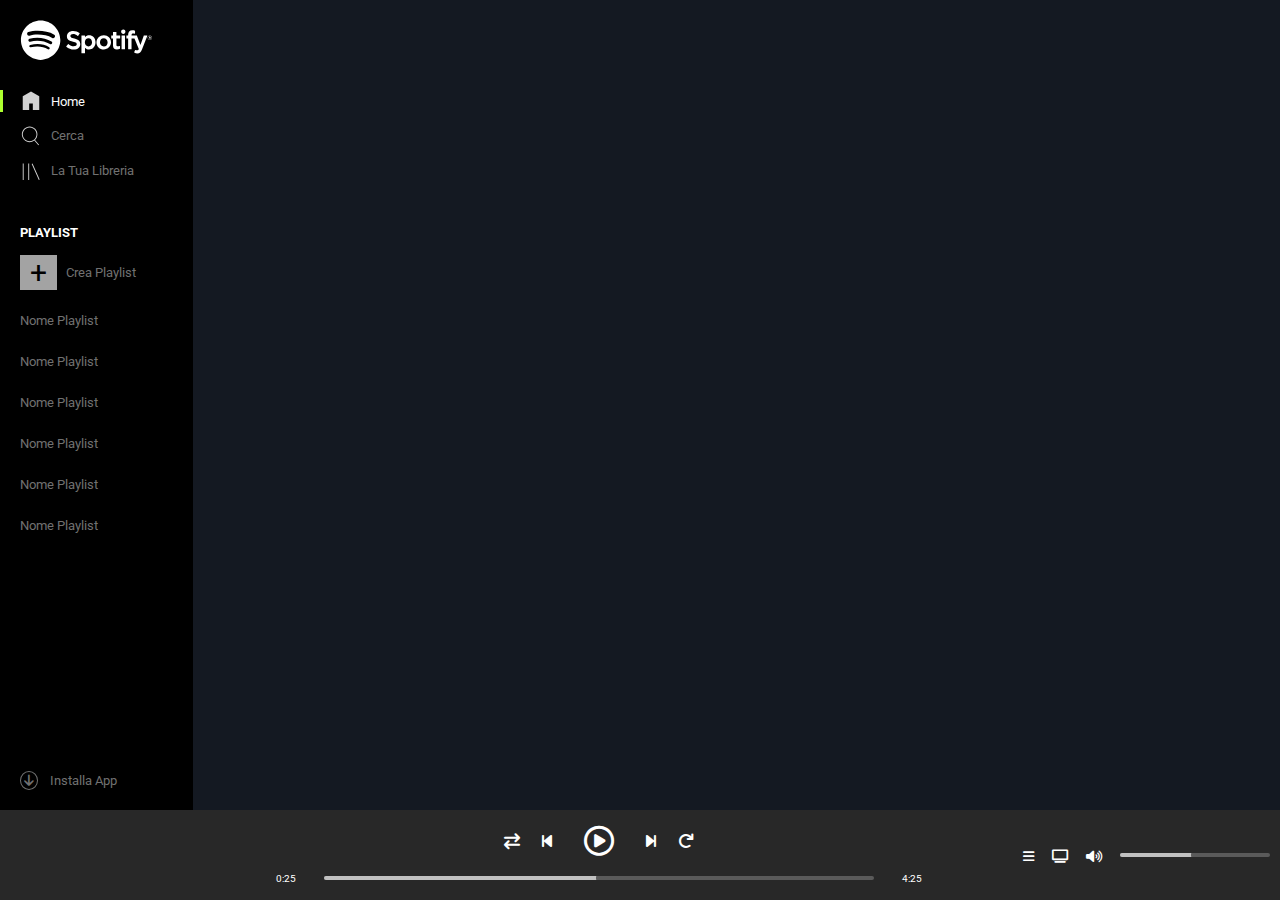
==== bonus/heavy_metal.html @ 48142432 "Code review and ADD footer second page" ====
<!DOCTYPE html>
<html lang="it">

<head>
    <meta charset="UTF-8">
    <meta http-equiv="X-UA-Compatible" content="IE=edge">
    <meta name="viewport" content="width=device-width, initial-scale=1.0">
    <title>Spotify Web</title>
    <!-- css -->
    <link rel="stylesheet" href="./css/style.css">
    <!-- google fonts -->
    <link rel="preconnect" href="https://fonts.googleapis.com">
    <link rel="preconnect" href="https://fonts.gstatic.com" crossorigin>
    <link href="https://fonts.googleapis.com/css2?family=Roboto:wght@400;500;700&display=swap" rel="stylesheet">
    <!-- font awesome -->
    <link rel="stylesheet" href="https://cdnjs.cloudflare.com/ajax/libs/font-awesome/6.0.0/css/all.min.css" integrity="sha512-9usAa10IRO0HhonpyAIVpjrylPvoDwiPUiKdWk5t3PyolY1cOd4DSE0Ga+ri4AuTroPR5aQvXU9xC6qOPnzFeg==" crossorigin="anonymous" referrerpolicy="no-referrer"
    />
</head>

<body>
    <main id="site_main" class="d-flex">
        <aside class="aside-left d-flex">
            <a class="logo m-b30 p-lr-20 m-t20" href="#">
                <div class="logo-img">
                </div>
            </a>
            <!-- /.logo -->
            <nav class="left-nav m-b30 ">
                <a id="here" class="left-home p-l-17 d-flex" href="./../index.html">
                    <img src="./../../assets/img/home.svg" alt="Image Home">
                    <span>Home</span>
                </a>
                <a class="left-search p-lr-20 d-flex" href="#">
                    <img src="./../../assets/img/search.svg" alt="Image Search">
                    <span>Cerca</span>
                </a>
                <a class="left-library p-lr-20 d-flex" href="#">
                    <img src="./../../assets/img/libreria.svg" alt="Image Search">
                    <span>La tua libreria</span>
                </a>
            </nav>
            <!-- /.nav-left m-b30 -->
            <section class="add-playlist p-lr-20 d-flex">
                <h3>Playlist</h3>
                <a class="plus d-flex" href="#">
                    <span class="plus-false">+</span>
                    <span>Crea Playlist</span>
                </a>
            </section>
            <!-- /.add-playlist -->
            <div class="playlist p-lr-20 d-flex">
                <a href="#" class="name-playlist">
                    Nome Playlist
                </a>
                <a href="#" class="name-playlist">
                    Nome Playlist
                </a>
                <a href="#" class="name-playlist">
                    Nome Playlist
                </a>
                <a href="#" class="name-playlist">
                    Nome Playlist
                </a>
                <a href="#" class="name-playlist">
                    Nome Playlist
                </a>
                <a href="#" class="name-playlist">
                    Nome Playlist
                </a>
            </div>
            <!-- /.playlist -->
            <div class="user p-lr-20">
                <div class="instal">
                    <a href="#">
                        <i class="fa-solid fa-arrow-down"></i>
                        <span>Installa app</span>
                    </a>
                </div>
                <!-- /.instal -->
            </div>
            <!-- /.user -->
        </aside>
        <!-- /#aside-left -->

        <div class="container d-flex">


        </div>
        <!-- /#container -->
    </main>
    <!-- /#site_main -->

    <footer id="site_footer" class="d-flex">

        <div class="input-track d-flex">
            <div class="player d-flex">
                <a href="#">
                    <i class="fa-solid fa-arrow-right-arrow-left"></i>
                </a>
                <a href="#">
                    <i class="fa-solid fa-backward-step"></i>
                </a>
                <a href="#" class="play">
                    <i class="fa-regular fa-circle-play"></i>
                </a>
                <a href="#">
                    <i class="fa-solid fa-forward-step"></i>
                </a>
                <a href="#">
                    <i class="fa-solid fa-arrow-rotate-right"></i>
                </a>
            </div>
            <!-- /.player -->
            <div class="time d-flex">
                <span class="white">0:25</span>
                <div class="timeline"></div>
                <input class="range" type="range" min="2" max="427">
                <span class="white">4:25</span>
            </div>
            <!-- /.time -->
        </div>
        <!-- /.input-track -->

        <div class="right-menu d-flex">
            <a href="#">
                <i class="fa-solid fa-bars"></i>
            </a>
            <a href="#">
                <i class="fa-solid fa-tv"></i>
            </a>
            <a href="#">
                <i class="fa-solid fa-volume-high"></i>
            </a>
            <input class="range" type="range" min="0" max="100">
        </div>
        <!-- /.audio-screen -->
    </footer>
    <!-- /#site_footer -->
</body>

</html>
---- bonus/css/style.css ----
/* #region common */

* {
    margin: 0;
    padding: 0;
    box-sizing: border-box;
}

body {
    font-family: 'Roboto', sans-serif;
}

img {
    max-width: 100%;
}

a {
    text-decoration: none;
}

:root {
    --black: #000000;
    --white: #FFFFFF;
    --secondary-white: #FBFBFB;
    --bg-main: #141922;
    --bg-footer: #282828;
    --account-grey: #808080;
    --footer-grey: #878787;
    --dark-grey: #7D7F84;
    --mid-grey: #717171;
    --grey: #A3A3A3;
    --light-grey: #D2D2D2;
    --active-green: #ADFF2F;
    --range-bar: #5A5A5A;
    --ranged-bar: #C1C1C1;
}


/* #endregion common */


/* #region utility */

.d-flex {
    display: flex;
}

.m-b30 {
    margin-bottom: 30px;
}

.m-t20 {
    margin-top: 20px;
}

.p-l-17 {
    padding: 0 17px;
}

.p-lr-20 {
    padding: 0 20px;
}

.white {
    color: var(--white);
}

.radius {
    border-radius: 50%;
}


/* #endregion utility */


/* #region main */

#site_main {
    background-color: var(--bg-main);
    width: 100%;
    height: calc(100vh - 90px);
}


/* #region aside */

.aside-left {
    background-color: var(--black);
    font-size: 0.81rem;
    width: 227px;
    height: 100%;
    flex-direction: column;
    position: relative;
    transition: 1s;
}

.aside-left h3 {
    color: var(--white);
    font-size: 0.813rem;
    text-transform: uppercase;
    margin-bottom: 15px;
}

.aside-left span {
    color: var(--mid-grey);
    margin-left: 0.56rem;
    text-transform: capitalize;
}


/* #region left-nav */

#here {
    border-left: 3px solid var(--active-green);
}

#here>img {
    color: var(--light-grey);
    animation: here 10s ease infinite;
}

@keyframes here {
    5% {
        transform: scale(1.2);
    }
    7% {
        transform: rotate(-20deg) scale(1.2);
    }
    9% {
        transform: rotate(20deg) scale(1.2);
    }
    11% {
        transform: rotate(0deg) scale(1.2);
    }
    100% {
        transform: scale(1);
    }
}

#here>span {
    color: var(--secondary-white);
}

.aside-left>.logo>.logo-img {
    width: auto;
    height: 2.5rem;
    background-image: url(./../../assets/img/logo.svg);
    background-repeat: no-repeat;
    animation: bounce 5s ease infinite;
}

@keyframes bounce {
    0% {
        transform: translateY(0%);
    }
    5% {
        transform: translateY(-15%);
    }
    10% {
        transform: translateY(0%);
    }
    15% {
        transform: translateY(-7%);
    }
    20% {
        transform: translateY(0%);
    }
    25% {
        transform: translateY(-3%);
    }
    100% {
        transform: translateY(0%);
    }
}

.left-nav {
    flex-direction: column;
}

.left-nav img {
    width: auto;
    height: 1.375rem;
}

.left-nav a {
    margin-bottom: 0.81rem;
    align-items: center;
    text-decoration: none;
}


/* #region hover */

.aside-left a:hover {
    color: white;
    filter: brightness(2);
}

.left-nav a:hover {
    color: white;
    filter: brightness(50);
}

.left-nav a.plus:hover {
    filter: brightness(2);
}

.instal a:hover {
    filter: brightness(50);
}


/* #endregion hover */


/* #endregion left-nav */


/* #region playlist */

.add-playlist,
.playlist {
    flex-direction: column;
    text-transform: capitalize;
}

.add-playlist a,
.playlist a {
    color: var(--mid-grey);
    text-decoration: none;
}

.add-playlist>.plus {
    align-items: center;
    margin-bottom: 23px;
}

.add-playlist .plus-false {
    margin: 0;
    background-color: var(--grey);
    color: black;
    font-size: 1.875rem;
    padding: 0px 10px;
}

.playlist {
    overflow: auto;
}

.name-playlist {
    margin-bottom: 26px;
}


/* #endregion playlist */


/* #region user */

.user {
    align-self: stretch;
    margin-top: auto;
    padding-bottom: 20px;
}

.user .instal a>i {
    color: var(--mid-grey);
    border: 1px solid var(--mid-grey);
    border-radius: 50%;
    padding: 3px 3px 1px
}


/* #endregion user */


/* #endregion aside */


/* #region container */

.container {
    width: 100%;
    height: 100%;
    flex-direction: column;
}

.container a {
    color: var(--dark-grey);
}


/* #region upgrade */

.upgrade {
    width: 100%;
    height: 93px;
    background-color: rgba(00, 00, 00, 0.3);
    padding: 10px;
    flex-direction: row-reverse;
    align-items: center;
    margin-bottom: 23px;
}

.upgrade>a {
    color: var(--white);
    text-decoration: none;
    text-transform: uppercase;
    border: 1px solid var(--white);
    border-radius: 25px;
    padding: 10px 45px;
    font-size: 0.813rem;
    font-weight: 500;
    transition: 0.5s;
}

.upgrade>a:hover {
    transform: scale(1.04);
}

.hr-active {
    border-color: var(--active-green);
    width: 30px;
    height: 2px;
    align-self: center;
    margin-top: 6px;
    animation: shake 10s ease infinite;
}

@keyframes shake {
    0% {
        transform: translateX(0);
    }
    2% {
        transform: translateX(-10px);
    }
    4% {
        transform: translateX(10px);
    }
    6% {
        transform: translateX(-10px);
    }
    8% {
        transform: translateX(10px);
    }
    10% {
        transform: translateX(0);
    }
    100% {
        transform: translateX(0);
    }
}


/* #endregion upgrade */


/* #region  nav-content*/

.nav-content {
    margin-bottom: 39px;
    justify-content: center;
    column-gap: 24px;
    text-transform: uppercase;
}

.nav-content>a.d-flex {
    flex-direction: column;
}


/* #endregion  nav-content*/


/* #region card */

.container-card {
    padding: 0 10px 0 10px;
    overflow-y: auto;
}

.container-card>section {
    margin-bottom: 39px;
}

.recently {
    width: 100%;
}

.recently h2 {
    color: var(--white);
    font-size: 1.5rem;
    font-weight: 700;
    margin-bottom: 30px;
}

.cards {
    width: 100%;
    height: 100%;
    flex-wrap: wrap;
    justify-content: space-evenly;
    column-gap: 15px;
}

.card {
    width: calc(100% / 6 - 15px);
    flex-direction: column;
    align-items: center;
}

.card>h4 {
    color: var(--white);
    font-size: 1.063rem;
    font-weight: 700;
    margin-bottom: 13px;
    text-align: center;
}

.card>span {
    color: var(--dark-grey);
    font-size: 0.813rem;
    text-align: center;
}

.for-you>.cards,
.artist>.cards {
    justify-content: flex-start;
}

.for-you h2,
.artist h2 {
    color: var(--white);
    font-size: 1.5rem;
    font-weight: 700;
    margin-bottom: 13px;
}

.description {
    color: var(--dark-grey);
    font-size: 0.813rem;
    font-weight: 500;
    margin-bottom: 30px;
}


/* #endregion card */


/* #endregion container */


/* #region hover */

.container a:hover {
    color: var(--white);
}

.card a {
    position: relative;
    display: block;
    margin-bottom: 23px;
}

.card-hover {
    display: flex;
    color: white;
    font-size: 80px;
    background-color: rgba(00, 00, 00, 0.4);
    position: absolute;
    top: 0;
    left: 0;
    width: 100%;
    height: 98%;
    visibility: hidden;
    justify-content: center;
    align-items: center;
}

.card:hover .card-hover {
    visibility: visible;
}


/* #endregion hover */


/* #endregion main */


/* #region footer */

#site_footer {
    background-color: var(--bg-footer);
    width: 100%;
    height: 90px;
    padding: 0 10px;
    position: fixed;
    left: 0;
    bottom: 0;
    justify-content: flex-end;
    align-items: center;
    column-gap: 8%;
}


/* #region album */

.left-album {
    align-items: center;
    height: 100%;
}

.left-album img {
    width: 42px;
    height: 42px;
    margin-right: 22px;
}

.left-album i {
    color: var(--footer-grey);
    font-size: 13px;
    margin-right: 14px;
}

.track-album {
    margin-right: 43px;
}

.track-album a {
    display: block
}

.left-album .name-album {
    color: var(--white);
    font-size: 0.75rem;
    font-weight: 500;
}

.left-album .track-name {
    color: var(--footer-grey);
    font-size: 0.688rem;
}


/* #endregion album */


/* #region input-track */

.input-track {
    height: 100%;
    flex-direction: column;
    justify-content: space-evenly;
    align-items: center;
}

.player {
    color: var(--white);
    column-gap: 22px;
    font-size: 1rem;
    align-items: center;
}

.player i {
    color: var(--white);
}

.player .play i {
    font-size: 1.88rem;
    margin: 0 10px;
    transition: 0.5s;
}

.time {
    align-items: center;
}

.time span {
    font-size: 0.625rem;
}

.timeline {
    width: 100%;
    position: absolute;
}

.time input {
    width: 550px;
    margin: 0 28px;
}

.right-menu {
    /* margin-left: auto; */
}

.right-menu i {
    color: var(--white);
    margin-right: 18px;
    font-size: 13px;
}

.right-menu input {
    width: 150px;
}

.range {
    width: 100%;
    height: 4px;
    -webkit-appearance: none;
    background: #5A5A5A;
    outline: none;
    border-radius: 15px;
    overflow: hidden;
    box-shadow: inset 10 10 10px rgba(0, 0, 0, 1);
    align-self: center;
}

.range::-webkit-slider-thumb {
    -webkit-appearance: none;
    width: 0px;
    height: 0px;
    border-radius: 50%;
    border: 4px solid transparent;
    box-shadow: -407px 0 0 400px #C1C1C1;
}

.range::-webkit-slider-runnable-track .right-menu {
    height: 100%;
    padding-right: 10px;
    align-items: center;
}

.range:hover::-webkit-slider-thumb {
    -webkit-appearance: none;
    width: 0;
    height: 0;
    border-radius: 50%;
    border: 0px solid transparent;
    box-shadow: -400px 0 0 400px #10b510;
}


/* #endregion input-track */


/* #region hover */

.left-album a:hover {
    color: var(--white);
    filter: brightness(2);
}

.range:hover::-webkit-slider-thumb {
    -webkit-appearance: none;
    width: 0;
    height: 0;
    border-radius: 50%;
    border: 0px solid transparent;
    box-shadow: -400px 0 0 400px var(--active-green);
}

.player a.play:hover i {
    transform: scale(1.2);
}


/* #endregion hover */


/* #endregion footer */

@media screen and (min-width: 1800px) {
    .time input {
        width: 900px;
    }
    .upgrade,
    .nav-content,
    .container-card>section {
        max-width: 2000px;
    }
    #site_footer {
        max-width: 2210px;
    }
}

@media screen and (min-width: 1500px) {
    .time input {
        width: 700px;
    }
    .right-menu input {
        width: 200px;
    }
}

@media screen and (min-width: 1800px) {
    .time input {
        width: 900px;
    }
}

@media screen and (max-width:1200px) {
    .track-album {
        margin-right: 10px;
    }
    .time input {
        width: 400px;
        margin: 0 20px;
    }
    .right-menu input {
        width: 100px;
    }
}

@media screen and (max-width:1100px) {
    .track-album {
        margin-right: 10px;
    }
    .time input {
        width: 250px;
        margin: 0 20px;
    }
    .right-menu input {
        width: 80px;
    }
}

@media screen and (max-width:800px) {
    .player {
        color: var(--white);
        column-gap: 15px;
        font-size: 1rem;
        align-items: center;
    }
    .time input {
        width: 200px;
        margin: 0 20px;
    }
    .right-menu input {
        width: 65px;
    }
}

@media screen and (max-width:768px) {}

@media screen and (max-width:660px) {
    .player {
        font-size: 1rem;
        align-items: center;
    }
    .time input {
        width: 160px;
        margin: 0 10px;
    }
    .right-menu input {
        width: 70px;
    }
    .right-menu i {
        margin-right: 10px;
    }
}

@media screen and (max-width:568px) {}

@media screen and (max-width:540px) {
    .time input {
        width: 110px;
        margin: 0 10px;
    }
    .right-menu input {
        width: 60px;
    }
}

@media screen and (max-width:480px) {
    .p-l-17 {
        padding: 0;
    }
    .p-lr-20 {
        padding: 0;
    }
    .m-b30 {
        margin-bottom: 5px;
    }
    .m-t20 {
        margin-top: 0;
    }
    #here {
        border: none;
    }
    .aside-left {
        width: 50px;
        height: 100%;
        transition: 1s;
        padding: 10px;
        align-items: center;
    }
    .aside-left>.logo>.logo-img {
        width: 1.5rem;
        height: 1.5rem;
        background-image: url(./../../img/logo-small.svg);
        margin-bottom: 15px;
    }
    .left-nav span {
        display: none;
    }
    .add-playlist {
        display: none;
    }
    .playlist {
        display: none;
    }
    .instal span {
        display: none;
    }
    .instal {
        display: flex;
        justify-content: center;
        font-size: 11px;
        margin-bottom: 8px;
    }
    .account span {
        display: none;
    }
    .account {
        display: flex;
        justify-content: center;
    }
    .user hr {
        display: none;
    }
    .nav-content {
        padding: 0 5px;
        margin-bottom: 25px;
        justify-content: center;
        flex-wrap: wrap;
        gap: 10px 6px;
        font-size: 11px;
        text-transform: uppercase;
    }
    #site_footer {
        padding-right: 10px;
    }
    .player {
        color: var(--white);
        column-gap: 10px;
        font-size: .75rem;
        align-items: center;
    }
    .player .play i {
        font-size: 1.2rem;
        margin: 0 10px;
        transition: 0.5s;
    }
    .time input {
        width: 90px;
        margin: 0 10px;
    }
    .right-menu input {
        width: 50px;
    }
    .right-menu>a:nth-child(1),
    .right-menu>a:nth-child(2) {
        display: none;
    }
}

@media screen and (max-width:380px) {}

@media screen and (max-height: 400px) {}
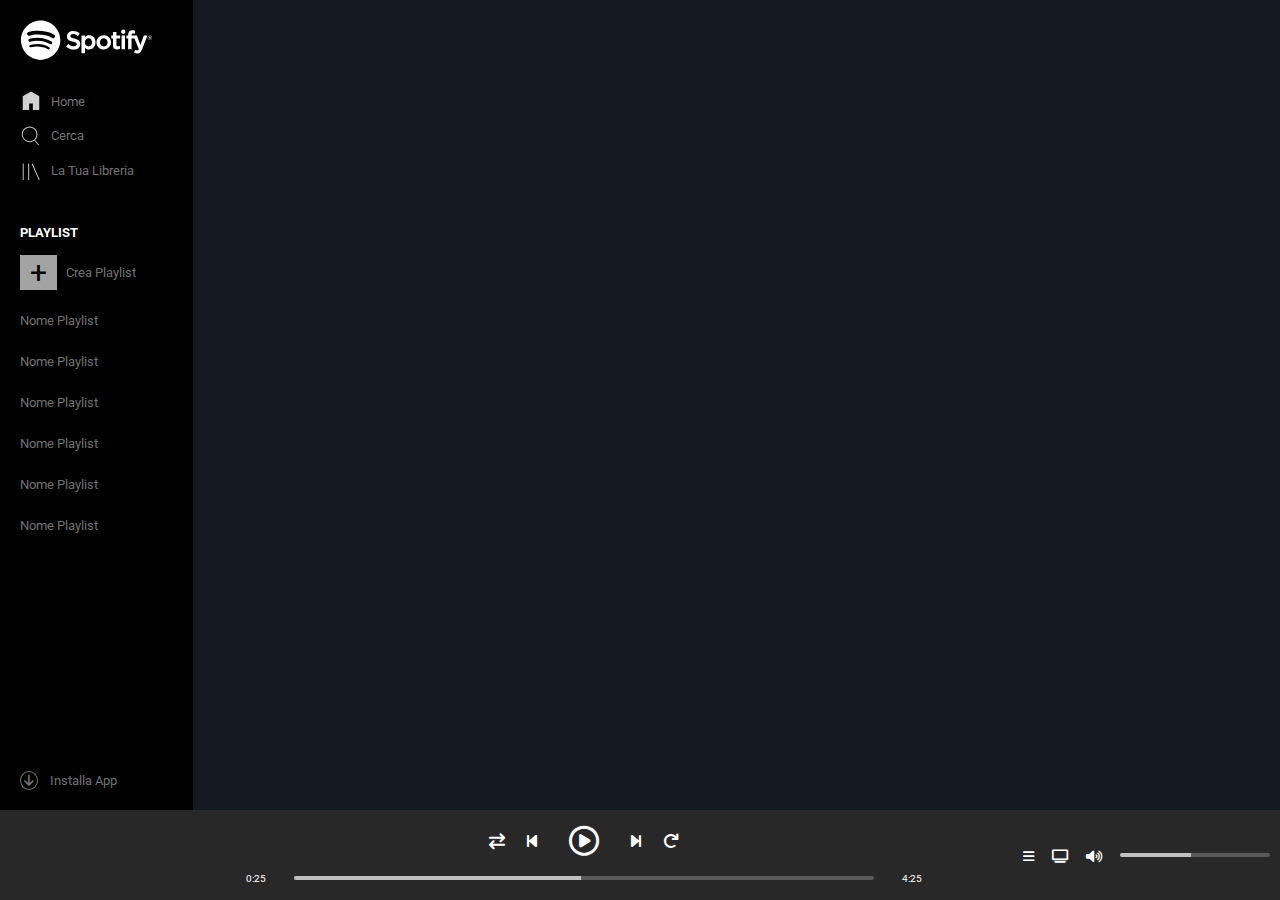
==== commit 49d14d61: "code review" ====
--- a/bonus/heavy_metal.html
+++ b/bonus/heavy_metal.html
@@ -26,7 +26,7 @@
             </a>
             <!-- /.logo -->
             <nav class="left-nav m-b30 ">
-                <a id="here" class="left-home p-l-17 d-flex" href="./../index.html">
+                <a class="left-home p-lr-20 d-flex" href="./../index.html">
                     <img src="./../../assets/img/home.svg" alt="Image Home">
                     <span>Home</span>
                 </a>
@@ -81,10 +81,7 @@
             <!-- /.user -->
         </aside>
         <!-- /#aside-left -->
-
         <div class="container d-flex">
-
-
         </div>
         <!-- /#container -->
     </main>
--- a/bonus/css/style.css
+++ b/bonus/css/style.css
@@ -110,11 +110,7 @@
 
 /* #region left-nav */
 
-#here {
-    border-left: 3px solid var(--active-green);
-}
-
-#here>img {
+.left-home img {
     color: var(--light-grey);
     animation: here 10s ease infinite;
 }
@@ -135,10 +131,6 @@
     100% {
         transform: scale(1);
     }
-}
-
-#here>span {
-    color: var(--secondary-white);
 }
 
 .aside-left>.logo>.logo-img {
@@ -258,7 +250,6 @@
 /* #region user */
 
 .user {
-    align-self: stretch;
     margin-top: auto;
     padding-bottom: 20px;
 }
@@ -290,198 +281,7 @@
 }
 
 
-/* #region upgrade */
-
-.upgrade {
-    width: 100%;
-    height: 93px;
-    background-color: rgba(00, 00, 00, 0.3);
-    padding: 10px;
-    flex-direction: row-reverse;
-    align-items: center;
-    margin-bottom: 23px;
-}
-
-.upgrade>a {
-    color: var(--white);
-    text-decoration: none;
-    text-transform: uppercase;
-    border: 1px solid var(--white);
-    border-radius: 25px;
-    padding: 10px 45px;
-    font-size: 0.813rem;
-    font-weight: 500;
-    transition: 0.5s;
-}
-
-.upgrade>a:hover {
-    transform: scale(1.04);
-}
-
-.hr-active {
-    border-color: var(--active-green);
-    width: 30px;
-    height: 2px;
-    align-self: center;
-    margin-top: 6px;
-    animation: shake 10s ease infinite;
-}
-
-@keyframes shake {
-    0% {
-        transform: translateX(0);
-    }
-    2% {
-        transform: translateX(-10px);
-    }
-    4% {
-        transform: translateX(10px);
-    }
-    6% {
-        transform: translateX(-10px);
-    }
-    8% {
-        transform: translateX(10px);
-    }
-    10% {
-        transform: translateX(0);
-    }
-    100% {
-        transform: translateX(0);
-    }
-}
-
-
-/* #endregion upgrade */
-
-
-/* #region  nav-content*/
-
-.nav-content {
-    margin-bottom: 39px;
-    justify-content: center;
-    column-gap: 24px;
-    text-transform: uppercase;
-}
-
-.nav-content>a.d-flex {
-    flex-direction: column;
-}
-
-
-/* #endregion  nav-content*/
-
-
-/* #region card */
-
-.container-card {
-    padding: 0 10px 0 10px;
-    overflow-y: auto;
-}
-
-.container-card>section {
-    margin-bottom: 39px;
-}
-
-.recently {
-    width: 100%;
-}
-
-.recently h2 {
-    color: var(--white);
-    font-size: 1.5rem;
-    font-weight: 700;
-    margin-bottom: 30px;
-}
-
-.cards {
-    width: 100%;
-    height: 100%;
-    flex-wrap: wrap;
-    justify-content: space-evenly;
-    column-gap: 15px;
-}
-
-.card {
-    width: calc(100% / 6 - 15px);
-    flex-direction: column;
-    align-items: center;
-}
-
-.card>h4 {
-    color: var(--white);
-    font-size: 1.063rem;
-    font-weight: 700;
-    margin-bottom: 13px;
-    text-align: center;
-}
-
-.card>span {
-    color: var(--dark-grey);
-    font-size: 0.813rem;
-    text-align: center;
-}
-
-.for-you>.cards,
-.artist>.cards {
-    justify-content: flex-start;
-}
-
-.for-you h2,
-.artist h2 {
-    color: var(--white);
-    font-size: 1.5rem;
-    font-weight: 700;
-    margin-bottom: 13px;
-}
-
-.description {
-    color: var(--dark-grey);
-    font-size: 0.813rem;
-    font-weight: 500;
-    margin-bottom: 30px;
-}
-
-
-/* #endregion card */
-
-
 /* #endregion container */
-
-
-/* #region hover */
-
-.container a:hover {
-    color: var(--white);
-}
-
-.card a {
-    position: relative;
-    display: block;
-    margin-bottom: 23px;
-}
-
-.card-hover {
-    display: flex;
-    color: white;
-    font-size: 80px;
-    background-color: rgba(00, 00, 00, 0.4);
-    position: absolute;
-    top: 0;
-    left: 0;
-    width: 100%;
-    height: 98%;
-    visibility: hidden;
-    justify-content: center;
-    align-items: center;
-}
-
-.card:hover .card-hover {
-    visibility: visible;
-}
-
-
-/* #endregion hover */
 
 
 /* #endregion main */
@@ -503,48 +303,6 @@
 }
 
 
-/* #region album */
-
-.left-album {
-    align-items: center;
-    height: 100%;
-}
-
-.left-album img {
-    width: 42px;
-    height: 42px;
-    margin-right: 22px;
-}
-
-.left-album i {
-    color: var(--footer-grey);
-    font-size: 13px;
-    margin-right: 14px;
-}
-
-.track-album {
-    margin-right: 43px;
-}
-
-.track-album a {
-    display: block
-}
-
-.left-album .name-album {
-    color: var(--white);
-    font-size: 0.75rem;
-    font-weight: 500;
-}
-
-.left-album .track-name {
-    color: var(--footer-grey);
-    font-size: 0.688rem;
-}
-
-
-/* #endregion album */
-
-
 /* #region input-track */
 
 .input-track {
@@ -585,7 +343,7 @@
 }
 
 .time input {
-    width: 550px;
+    width: 580px;
     margin: 0 28px;
 }
 
@@ -699,11 +457,8 @@
 }
 
 @media screen and (max-width:1200px) {
-    .track-album {
-        margin-right: 10px;
-    }
-    .time input {
-        width: 400px;
+    .time input {
+        width: 550px;
         margin: 0 20px;
     }
     .right-menu input {
@@ -712,11 +467,18 @@
 }
 
 @media screen and (max-width:1100px) {
-    .track-album {
-        margin-right: 10px;
-    }
-    .time input {
-        width: 250px;
+    .time input {
+        width: 500px;
+        margin: 0 20px;
+    }
+    .right-menu input {
+        width: 80px;
+    }
+}
+
+@media screen and (max-width:1000px) {
+    .time input {
+        width: 350px;
         margin: 0 20px;
     }
     .right-menu input {
@@ -740,7 +502,8 @@
     }
 }
 
-@media screen and (max-width:768px) {}
+
+/* @media screen and (max-width:768px) {} */
 
 @media screen and (max-width:660px) {
     .player {
@@ -759,7 +522,8 @@
     }
 }
 
-@media screen and (max-width:568px) {}
+
+/* @media screen and (max-width:568px) {} */
 
 @media screen and (max-width:540px) {
     .time input {
@@ -783,9 +547,6 @@
     }
     .m-t20 {
         margin-top: 0;
-    }
-    #here {
-        border: none;
     }
     .aside-left {
         width: 50px;
@@ -818,25 +579,6 @@
         font-size: 11px;
         margin-bottom: 8px;
     }
-    .account span {
-        display: none;
-    }
-    .account {
-        display: flex;
-        justify-content: center;
-    }
-    .user hr {
-        display: none;
-    }
-    .nav-content {
-        padding: 0 5px;
-        margin-bottom: 25px;
-        justify-content: center;
-        flex-wrap: wrap;
-        gap: 10px 6px;
-        font-size: 11px;
-        text-transform: uppercase;
-    }
     #site_footer {
         padding-right: 10px;
     }
@@ -852,7 +594,7 @@
         transition: 0.5s;
     }
     .time input {
-        width: 90px;
+        width: 150px;
         margin: 0 10px;
     }
     .right-menu input {
@@ -864,6 +606,8 @@
     }
 }
 
-@media screen and (max-width:380px) {}
-
-@media screen and (max-height: 400px) {}+
+/* @media screen and (max-width:380px) {} */
+
+
+/* @media screen and (max-height: 400px) {} */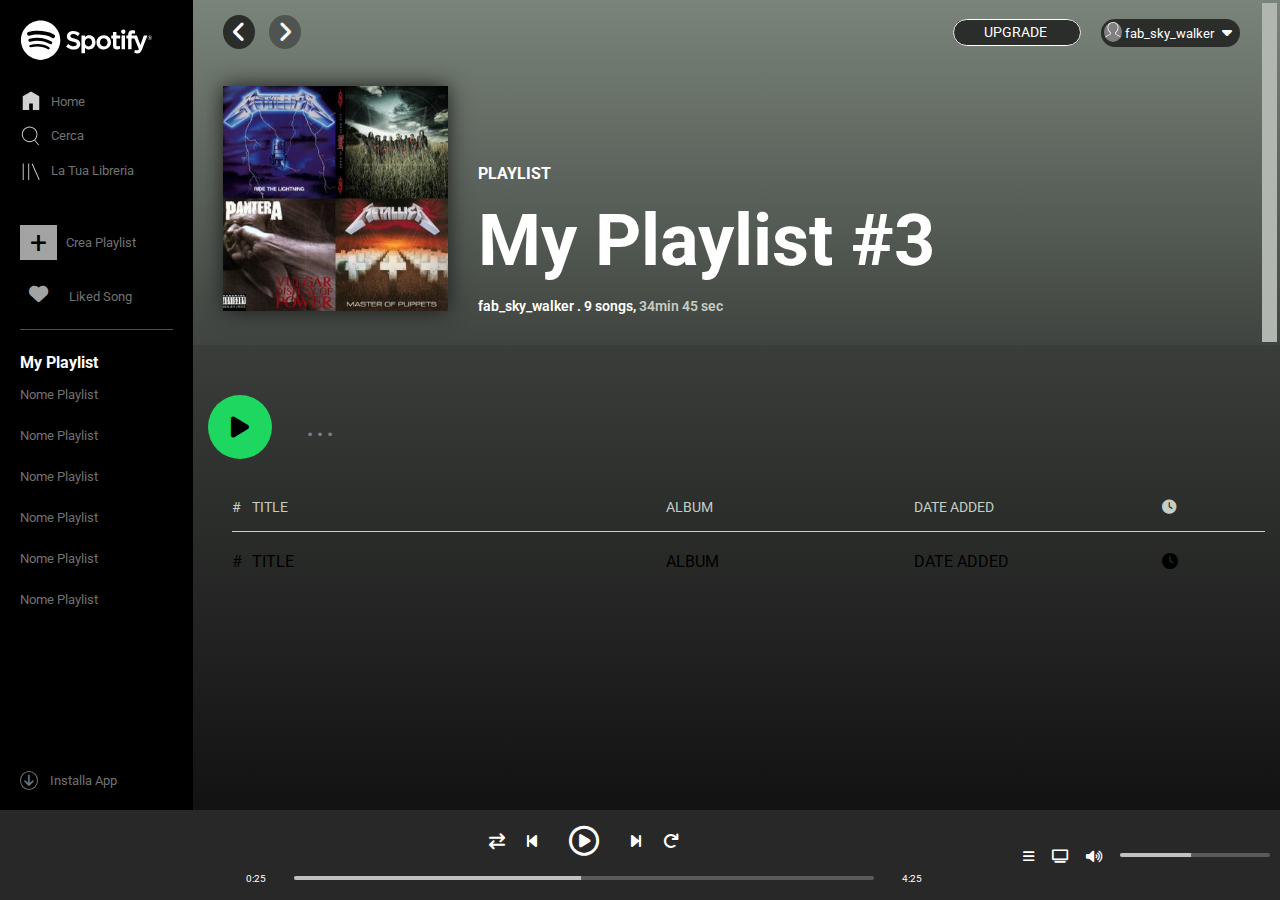
==== commit b127ca8e: "fix footer - aside on bonus" ====
--- a/bonus/heavy_metal.html
+++ b/bonus/heavy_metal.html
@@ -40,14 +40,19 @@
                 </a>
             </nav>
             <!-- /.nav-left m-b30 -->
-            <section class="add-playlist p-lr-20 d-flex">
-                <h3>Playlist</h3>
+            <section class="btn-aside p-lr-20 d-flex">
                 <a class="plus d-flex" href="#">
                     <span class="plus-false">+</span>
                     <span>Crea Playlist</span>
                 </a>
+                <a class="like" href="#">
+                    <span class="liked"><i class="fa-solid fa-heart"></i></span>
+                    <span>liked Song</span>
+                </a>
+
             </section>
             <!-- /.add-playlist -->
+            <h3 class="p-lr-20">My Playlist</h3>
             <div class="playlist p-lr-20 d-flex">
                 <a href="#" class="name-playlist">
                     Nome Playlist
@@ -82,6 +87,113 @@
         </aside>
         <!-- /#aside-left -->
         <div class="container d-flex">
+            <div class="playlist-album d-flex">
+                <div class="lateral-bar"></div>
+                <!-- /.laterla-bar -->
+                <div class="navigation-playlist d-flex">
+                    <div class="change-album">
+                        <a href="#">
+                            <i class="fa-solid fa-angle-left"></i>
+                        </a>
+                        <a href="#">
+                            <i id="bg-lighter" class="fa-solid fa-angle-right"></i>
+                        </a>
+                    </div>
+                    <!-- /.change-album -->
+                    <div class="btn-nav">
+                        <a href="#" class="upgrade">
+                            UPGRADE
+                        </a>
+                        <a href="#" class="account">
+                            <img class="user-icon" src="./../assets/img/profile.svg" alt="User icon">
+                            <span>fab_sky_walker</span>
+                            <span><i class="fa-solid fa-caret-down"></i></span>
+                        </a>
+                    </div>
+                    <!-- /.btn-nav -->
+                </div>
+                <!-- /.navigation-playlist -->
+
+                <div class="listening d-flex">
+                    <div class="album-listening">
+                        <img src="./../assets/img/metal_lifting.jpg" alt="Album heavy metal">
+                    </div>
+                    <!-- /.album-listening -->
+                    <div class="title-listening d-flex">
+                        <h4>PLAYLIST</h4>
+                        <h1>My Playlist #3</h1>
+                        <div class="user-small">
+                            fab_sky_walker . 9 songs, <span>34min 45 sec</span>
+                        </div>
+                    </div>
+                    <!-- /.title-listening -->
+                </div>
+                <!-- /.listening d-flex -->
+
+
+            </div>
+            <!-- /.playlist-album -->
+            <div class="playlist-track d-flex">
+                <div class="track-top">
+                    <a href="#">
+                        <i class="fa-solid fa-play"></i>
+                    </a>
+                    <a href="#">
+                        <span>. . .</span>
+                    </a>
+                </div>
+                <!-- /.track-top -->
+                <div class="track-bottom d-flex">
+                    <div class="general-info d-flex">
+                        <div class="number">
+                            #
+                        </div>
+                        <!-- /.number -->
+                        <div class="title">
+                            TITLE
+                        </div>
+                        <!-- /.title -->
+                        <div class="album">
+                            ALBUM
+                        </div>
+                        <!-- /.album -->
+                        <div class="date">
+                            DATE ADDED
+                        </div>
+                        <!-- /.date -->
+                        <div class="time">
+                            <i class="fa-solid fa-clock"></i>
+                        </div>
+                        <!-- /.time -->
+                    </div>
+                    <!-- /.general-info -->
+                    <div class="next-song d-flex">
+                        <div class="number">
+                            #
+                        </div>
+                        <!-- /.number -->
+                        <div class="title">
+                            TITLE
+                        </div>
+                        <!-- /.title -->
+                        <div class="album">
+                            ALBUM
+                        </div>
+                        <!-- /.album -->
+                        <div class="date">
+                            DATE ADDED
+                        </div>
+                        <!-- /.date -->
+                        <div class="time">
+                            <i class="fa-solid fa-clock"></i>
+                        </div>
+                        <!-- /.time -->
+                    </div>
+                    <!-- /.next-song -->
+                </div>
+                <!-- /.track-bottom -->
+            </div>
+            <!-- /.playlist-track -->
         </div>
         <!-- /#container -->
     </main>
--- a/bonus/css/style.css
+++ b/bonus/css/style.css
@@ -16,6 +16,10 @@
 
 a {
     text-decoration: none;
+}
+
+h1 {
+    font-size: 4.5rem;
 }
 
 :root {
@@ -76,7 +80,7 @@
 /* #region main */
 
 #site_main {
-    background-color: var(--bg-main);
+    background: linear-gradient(#585d58, #121212);
     width: 100%;
     height: calc(100vh - 90px);
 }
@@ -96,8 +100,8 @@
 
 .aside-left h3 {
     color: var(--white);
-    font-size: 0.813rem;
-    text-transform: uppercase;
+    font-size: 1rem;
+    text-transform: capitalize;
     margin-bottom: 15px;
 }
 
@@ -210,24 +214,30 @@
 
 /* #region playlist */
 
-.add-playlist,
+.btn-aside,
 .playlist {
     flex-direction: column;
     text-transform: capitalize;
 }
 
-.add-playlist a,
+.btn-aside a,
 .playlist a {
     color: var(--mid-grey);
     text-decoration: none;
 }
 
-.add-playlist>.plus {
+.btn-aside>.plus,
+.btn-aside>.like {
     align-items: center;
     margin-bottom: 23px;
 }
 
-.add-playlist .plus-false {
+.btn-aside>.like {
+    padding: 0 0 23px;
+    border-bottom: 1px outset var(--grey);
+}
+
+.btn-aside .plus-false {
     margin: 0;
     background-color: var(--grey);
     color: black;
@@ -235,6 +245,15 @@
     padding: 0px 10px;
 }
 
+.btn-aside .liked {
+    margin: 0;
+    background-image: url(https://images.unsplash.com/photo-1557682250-33bd709cbe85?ixlib=rb-1.2.1&ixid=MnwxMjA3fDB8MHxzZWFyY2h8Mnx8cHVycGxlJTIwZ3JhZGllbnR8ZW58MHx8MHx8&w=1000&q=80);
+    background-size: cover;
+    color: var(--grey);
+    font-size: 1.2rem;
+    padding: 7px 9px;
+}
+
 .playlist {
     overflow: auto;
 }
@@ -279,6 +298,168 @@
 .container a {
     color: var(--dark-grey);
 }
+
+
+/* #region playlist-track */
+
+.playlist-album {
+    background: linear-gradient(#7a847a, #404440);
+    height: 345px;
+    padding: 15px 30px 30px;
+    position: relative;
+    flex-direction: column;
+}
+
+.lateral-bar {
+    width: 15px;
+    height: 339px;
+    background-color: #b1b6b1;
+    position: absolute;
+    top: 3px;
+    right: 3px;
+}
+
+.navigation-playlist {
+    justify-content: space-between;
+    align-items: center;
+}
+
+.navigation-playlist a {
+    color: white;
+}
+
+.navigation-playlist .change-album i {
+    font-size: 1.5rem;
+    padding: 5px 10px;
+    background-color: #2b2d2b;
+    border-radius: 50%;
+    margin-right: 10px;
+}
+
+#bg-lighter {
+    background-color: #505450;
+}
+
+.btn-nav a {
+    background-color: #2b2d2b;
+    margin-left: 10px;
+    border-radius: 20px;
+    margin: 0 10px;
+}
+
+.upgrade {
+    padding: 4px 30px;
+    font-size: 0.9rem;
+    border: 1px solid white;
+}
+
+.account {
+    padding: 6.5px 3px;
+    font-size: 0.8rem;
+}
+
+.user-icon {
+    height: 20px;
+    border-radius: 50%;
+    background-color: grey;
+    vertical-align: top;
+}
+
+.account span:last-child {
+    font-size: 1rem;
+    vertical-align: bottom;
+    margin: 5px;
+}
+
+.listening {
+    height: 100%;
+    align-items: flex-end;
+    column-gap: 30px;
+}
+
+.album-listening img {
+    max-height: 225px;
+    box-shadow: 0 0 20px 0px #1d1c1c;
+}
+
+.title-listening.d-flex {
+    flex-direction: column;
+    row-gap: 15px;
+    color: white;
+}
+
+.user-small {
+    font-size: .9rem;
+    font-weight: 600;
+}
+
+.user-small span {
+    color: #c5cdc5;
+}
+
+.playlist-track {
+    padding: 50px 15px 0;
+    flex-direction: column;
+}
+
+.track-top {
+    margin-bottom: 40px;
+}
+
+.track-top i {
+    font-size: 1.5rem;
+    color: black;
+    padding: 20px 23px;
+    background-color: #1ed760;
+    border-radius: 50%;
+}
+
+.track-top span {
+    font-size: 2rem;
+    letter-spacing: -3px;
+    margin-left: 30px;
+}
+
+
+/* track-bottom */
+
+.track-bottom {
+    padding-left: 24px;
+    flex-direction: column;
+}
+
+.general-info {
+    color: #c5cdc5;
+    font-size: 0.9rem;
+    width: 100%;
+    border-bottom: 1px solid #c5cdc5;
+    padding-bottom: 15px;
+    text-transform: uppercase;
+}
+
+.track-bottom .number {
+    width: 2%;
+}
+
+.track-bottom .title {
+    width: 40%;
+}
+
+.track-bottom .album,
+.track-bottom .date {
+    width: 24%;
+}
+
+.track-bottom .time {
+    width: 10%;
+}
+
+.next-song {
+    margin: 20px 0;
+}
+
+
+/* #endregion playlist-track */
 
 
 /* #endregion container */
@@ -564,7 +745,7 @@
     .left-nav span {
         display: none;
     }
-    .add-playlist {
+    .btn-aside {
         display: none;
     }
     .playlist {
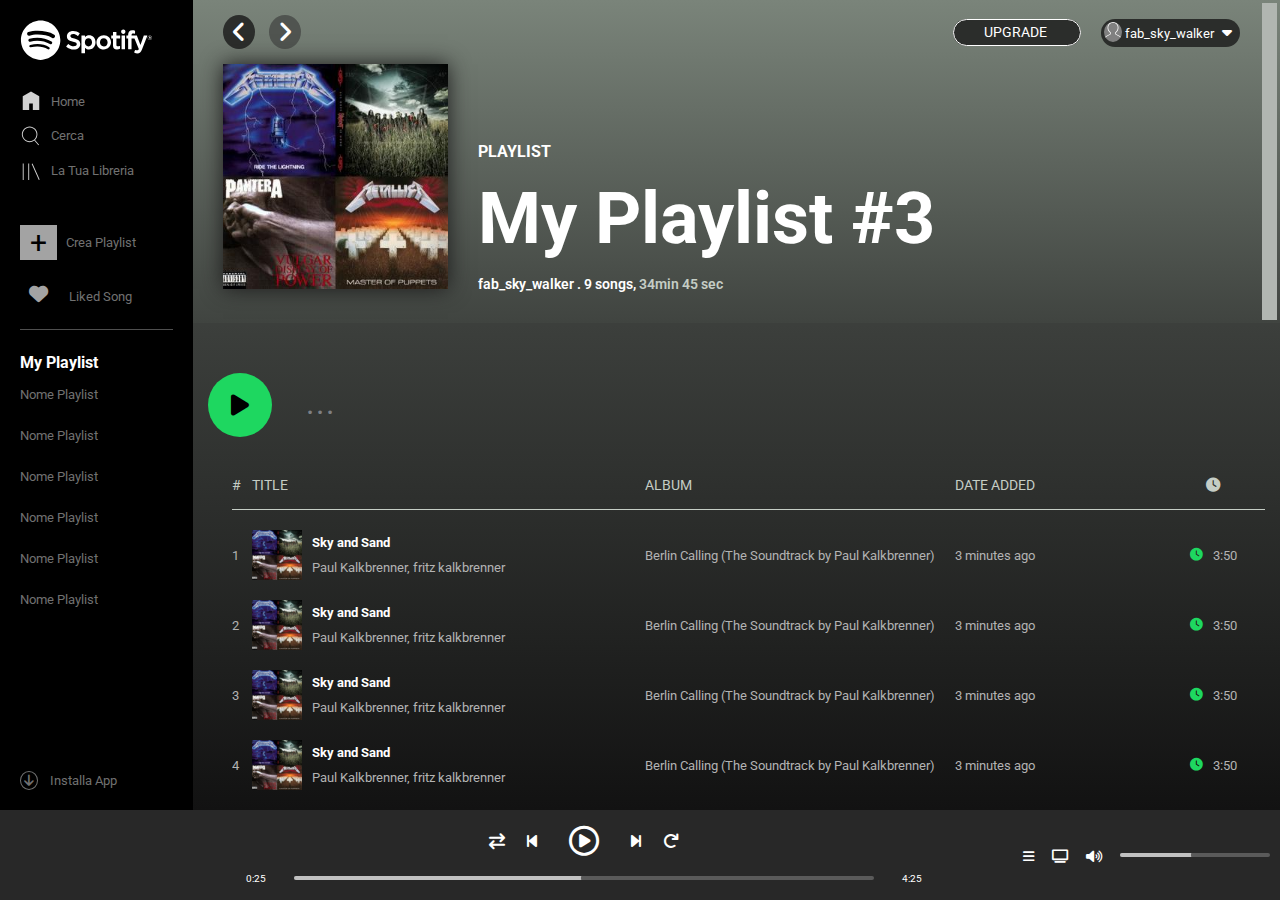
==== commit e63b7b3b: "need to finish responsive" ====
--- a/bonus/heavy_metal.html
+++ b/bonus/heavy_metal.html
@@ -161,35 +161,180 @@
                             DATE ADDED
                         </div>
                         <!-- /.date -->
-                        <div class="time">
+                        <div class="timer">
                             <i class="fa-solid fa-clock"></i>
                         </div>
                         <!-- /.time -->
                     </div>
                     <!-- /.general-info -->
-                    <div class="next-song d-flex">
-                        <div class="number">
-                            #
-                        </div>
-                        <!-- /.number -->
-                        <div class="title">
-                            TITLE
-                        </div>
-                        <!-- /.title -->
-                        <div class="album">
-                            ALBUM
-                        </div>
-                        <!-- /.album -->
-                        <div class="date">
-                            DATE ADDED
-                        </div>
-                        <!-- /.date -->
-                        <div class="time">
-                            <i class="fa-solid fa-clock"></i>
-                        </div>
-                        <!-- /.time -->
-                    </div>
-                    <!-- /.next-song -->
+                    <div class="songs">
+                        <div class="next-song d-flex">
+                            <div class="number">
+                                1
+                            </div>
+                            <!-- /.number -->
+                            <div class="title d-flex">
+                                <img src="./../assets/img/metal_lifting.jpg" alt="Album">
+                                <div class="author">
+                                    <h4>Sky and Sand</h4>
+                                    <span>Paul Kalkbrenner, fritz kalkbrenner</span>
+                                </div>
+                            </div>
+                            <!-- /.title -->
+                            <div class="album">
+                                Berlin Calling
+                                <span>
+                                (The Soundtrack by Paul Kalkbrenner)
+                            </span>
+                            </div>
+                            <!-- /.album -->
+                            <div class="date">
+                                3 minutes ago
+                            </div>
+                            <!-- /.date -->
+                            <div class="timer d-flex">
+                                <i class="fa-solid fa-clock"></i>
+                                <span>
+                                    3:50
+                                </span>
+                            </div>
+                            <!-- /.time -->
+                        </div>
+                        <!-- /.next-song -->
+                        <div class="next-song d-flex">
+                            <div class="number">
+                                2
+                            </div>
+                            <!-- /.number -->
+                            <div class="title d-flex">
+                                <img src="./../assets/img/metal_lifting.jpg" alt="Album">
+                                <div class="author">
+                                    <h4>Sky and Sand</h4>
+                                    <span>Paul Kalkbrenner, fritz kalkbrenner</span>
+                                </div>
+                            </div>
+                            <!-- /.title -->
+                            <div class="album">
+                                Berlin Calling
+                                <span>
+                                (The Soundtrack by Paul Kalkbrenner)
+                            </span>
+                            </div>
+                            <!-- /.album -->
+                            <div class="date">
+                                3 minutes ago
+                            </div>
+                            <!-- /.date -->
+                            <div class="timer d-flex">
+                                <i class="fa-solid fa-clock"></i>
+                                <span>
+                                    3:50
+                                </span>
+                            </div>
+                            <!-- /.time -->
+                        </div>
+                        <!-- /.next-song -->
+                        <div class="next-song d-flex">
+                            <div class="number">
+                                3
+                            </div>
+                            <!-- /.number -->
+                            <div class="title d-flex">
+                                <img src="./../assets/img/metal_lifting.jpg" alt="Album">
+                                <div class="author">
+                                    <h4>Sky and Sand</h4>
+                                    <span>Paul Kalkbrenner, fritz kalkbrenner</span>
+                                </div>
+                            </div>
+                            <!-- /.title -->
+                            <div class="album">
+                                Berlin Calling
+                                <span>
+                                (The Soundtrack by Paul Kalkbrenner)
+                            </span>
+                            </div>
+                            <!-- /.album -->
+                            <div class="date">
+                                3 minutes ago
+                            </div>
+                            <!-- /.date -->
+                            <div class="timer d-flex">
+                                <i class="fa-solid fa-clock"></i>
+                                <span>
+                                    3:50
+                                </span>
+                            </div>
+                            <!-- /.time -->
+                        </div>
+                        <!-- /.next-song -->
+                        <div class="next-song d-flex">
+                            <div class="number">
+                                4
+                            </div>
+                            <!-- /.number -->
+                            <div class="title d-flex">
+                                <img src="./../assets/img/metal_lifting.jpg" alt="Album">
+                                <div class="author">
+                                    <h4>Sky and Sand</h4>
+                                    <span>Paul Kalkbrenner, fritz kalkbrenner</span>
+                                </div>
+                            </div>
+                            <!-- /.title -->
+                            <div class="album">
+                                Berlin Calling
+                                <span>
+                                (The Soundtrack by Paul Kalkbrenner)
+                            </span>
+                            </div>
+                            <!-- /.album -->
+                            <div class="date">
+                                3 minutes ago
+                            </div>
+                            <!-- /.date -->
+                            <div class="timer d-flex">
+                                <i class="fa-solid fa-clock"></i>
+                                <span>
+                                    3:50
+                                </span>
+                            </div>
+                            <!-- /.time -->
+                        </div>
+                        <!-- /.next-song -->
+                        <div class="next-song d-flex">
+                            <div class="number">
+                                5
+                            </div>
+                            <!-- /.number -->
+                            <div class="title d-flex">
+                                <img src="./../assets/img/metal_lifting.jpg" alt="Album">
+                                <div class="author">
+                                    <h4>Sky and Sand</h4>
+                                    <span>Paul Kalkbrenner, fritz kalkbrenner</span>
+                                </div>
+                            </div>
+                            <!-- /.title -->
+                            <div class="album">
+                                Berlin Calling
+                                <span>
+                                (The Soundtrack by Paul Kalkbrenner)
+                            </span>
+                            </div>
+                            <!-- /.album -->
+                            <div class="date">
+                                3 minutes ago
+                            </div>
+                            <!-- /.date -->
+                            <div class="timer d-flex">
+                                <i class="fa-solid fa-clock"></i>
+                                <span>
+                                    3:50
+                                </span>
+                            </div>
+                            <!-- /.time -->
+                        </div>
+                        <!-- /.next-song -->
+                    </div>
+                    <!-- /.songs -->
                 </div>
                 <!-- /.track-bottom -->
             </div>
--- a/bonus/css/style.css
+++ b/bonus/css/style.css
@@ -293,6 +293,7 @@
     width: 100%;
     height: 100%;
     flex-direction: column;
+    overflow: hidden;
 }
 
 .container a {
@@ -312,7 +313,7 @@
 
 .lateral-bar {
     width: 15px;
-    height: 339px;
+    height: 98%;
     background-color: #b1b6b1;
     position: absolute;
     top: 3px;
@@ -424,6 +425,7 @@
 /* track-bottom */
 
 .track-bottom {
+    height: 100%;
     padding-left: 24px;
     flex-direction: column;
 }
@@ -442,20 +444,56 @@
 }
 
 .track-bottom .title {
-    width: 40%;
-}
-
-.track-bottom .album,
+    width: 38%;
+}
+
+.track-bottom .title img {
+    width: auto;
+    height: 50px;
+    margin-right: 10px;
+}
+
+.track-bottom .album {
+    width: 30%;
+}
+
 .track-bottom .date {
-    width: 24%;
-}
-
-.track-bottom .time {
+    width: 20%;
+}
+
+.track-bottom .timer {
     width: 10%;
+    display: flex;
+    justify-content: center;
+    align-items: center;
+}
+
+.songs {
+    height: 300px;
+    overflow: auto;
 }
 
 .next-song {
+    color: #b3b3b3;
+    font-size: 0.8rem;
     margin: 20px 0;
+    align-items: center;
+    justify-content: center;
+}
+
+.next-song h4 {
+    color: white;
+}
+
+.next-song i {
+    color: #1ed760;
+    margin-right: 10px
+}
+
+.author {
+    display: flex;
+    flex-direction: column;
+    justify-content: space-around;
 }
 
 
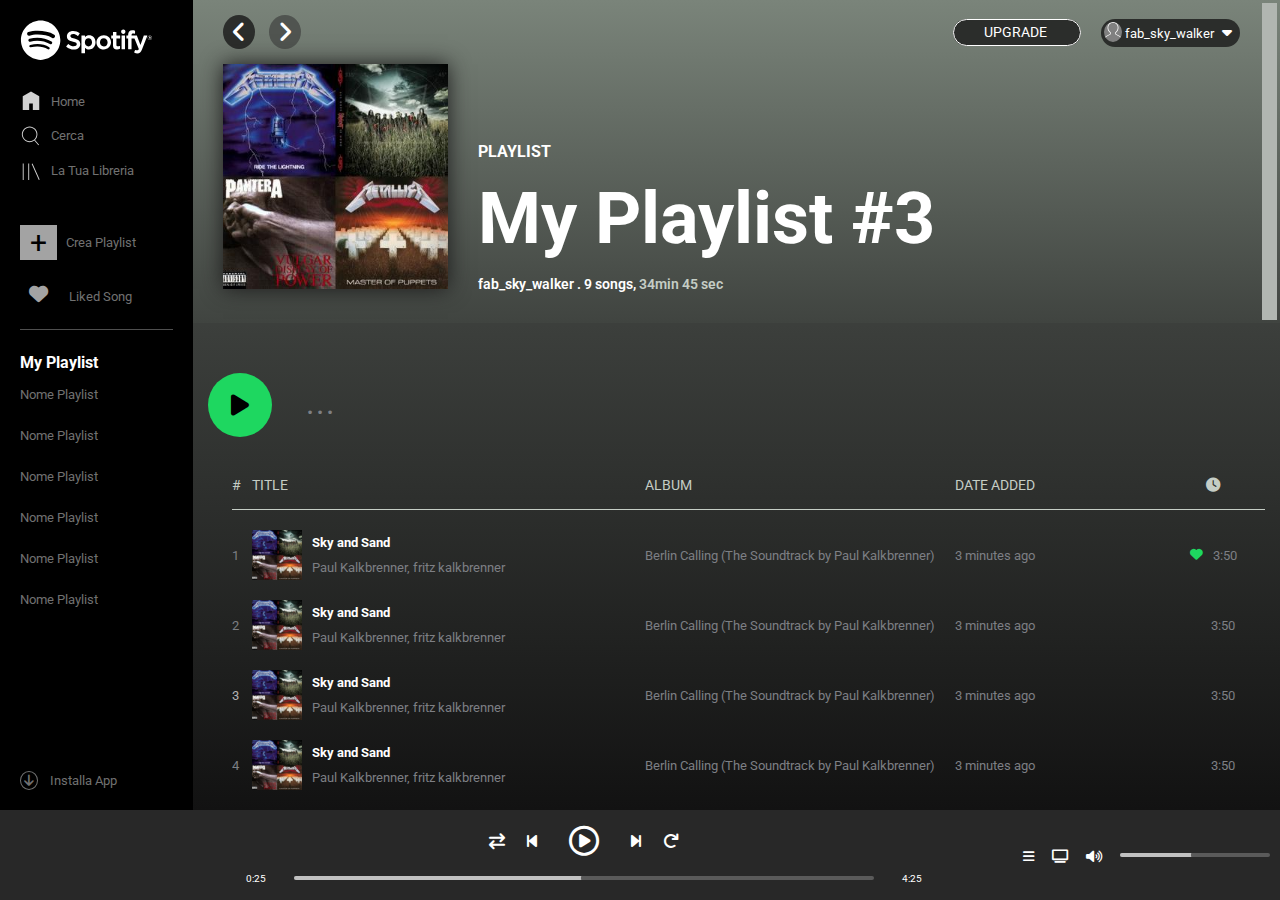
==== commit d6757dbb: "Last review" ====
--- a/bonus/heavy_metal.html
+++ b/bonus/heavy_metal.html
@@ -40,7 +40,7 @@
                 </a>
             </nav>
             <!-- /.nav-left m-b30 -->
-            <section class="btn-aside p-lr-20 d-flex">
+            <div class="btn-aside p-lr-20 d-flex">
                 <a class="plus d-flex" href="#">
                     <span class="plus-false">+</span>
                     <span>Crea Playlist</span>
@@ -50,7 +50,7 @@
                     <span>liked Song</span>
                 </a>
 
-            </section>
+            </div>
             <!-- /.add-playlist -->
             <h3 class="p-lr-20">My Playlist</h3>
             <div class="playlist p-lr-20 d-flex">
@@ -136,7 +136,7 @@
             <div class="playlist-track d-flex">
                 <div class="track-top">
                     <a href="#">
-                        <i class="fa-solid fa-play"></i>
+                        <i class="fa-solid fa-play spin"></i>
                     </a>
                     <a href="#">
                         <span>. . .</span>
@@ -169,68 +169,67 @@
                     <!-- /.general-info -->
                     <div class="songs">
                         <div class="next-song d-flex">
-                            <div class="number">
+                            <a href="#" class="number">
                                 1
-                            </div>
-                            <!-- /.number -->
-                            <div class="title d-flex">
-                                <img src="./../assets/img/metal_lifting.jpg" alt="Album">
-                                <div class="author">
-                                    <h4>Sky and Sand</h4>
-                                    <span>Paul Kalkbrenner, fritz kalkbrenner</span>
-                                </div>
-                            </div>
-                            <!-- /.title -->
-                            <div class="album">
-                                Berlin Calling
-                                <span>
-                                (The Soundtrack by Paul Kalkbrenner)
-                            </span>
-                            </div>
-                            <!-- /.album -->
-                            <div class="date">
-                                3 minutes ago
-                            </div>
-                            <!-- /.date -->
-                            <div class="timer d-flex">
-                                <i class="fa-solid fa-clock"></i>
-                                <span>
-                                    3:50
-                                </span>
-                            </div>
-                            <!-- /.time -->
-                        </div>
-                        <!-- /.next-song -->
-                        <div class="next-song d-flex">
-                            <div class="number">
+                            </a>
+                            <!-- /.number -->
+                            <a href="#" class="title d-flex">
+                                <img src="./../assets/img/metal_lifting.jpg" alt="Album">
+                                <div class="author">
+                                    <h4>Sky and Sand</h4>
+                                    <span>Paul Kalkbrenner, fritz kalkbrenner</span>
+                                </div>
+                            </a>
+                            <!-- /.title -->
+                            <a href="#" class="album">
+                                Berlin Calling
+                                <span>
+                                (The Soundtrack by Paul Kalkbrenner)
+                            </span>
+                            </a>
+                            <!-- /.album -->
+                            <a href="#" class="date">
+                                3 minutes ago
+                            </a>
+                            <!-- /.date -->
+                            <a href="#" class="timer d-flex">
+                                <i class="fa-solid fa-heart"></i>
+                                <span>
+                                    3:50
+                                </span>
+                            </a>
+                            <!-- /.time -->
+                        </div>
+                        <!-- /.next-song -->
+                        <div class="next-song d-flex">
+                            <a href="#" class="number">
                                 2
-                            </div>
-                            <!-- /.number -->
-                            <div class="title d-flex">
-                                <img src="./../assets/img/metal_lifting.jpg" alt="Album">
-                                <div class="author">
-                                    <h4>Sky and Sand</h4>
-                                    <span>Paul Kalkbrenner, fritz kalkbrenner</span>
-                                </div>
-                            </div>
-                            <!-- /.title -->
-                            <div class="album">
-                                Berlin Calling
-                                <span>
-                                (The Soundtrack by Paul Kalkbrenner)
-                            </span>
-                            </div>
-                            <!-- /.album -->
-                            <div class="date">
-                                3 minutes ago
-                            </div>
-                            <!-- /.date -->
-                            <div class="timer d-flex">
-                                <i class="fa-solid fa-clock"></i>
-                                <span>
-                                    3:50
-                                </span>
-                            </div>
+                            </a>
+                            <!-- /.number -->
+                            <a href="#" class="title d-flex">
+                                <img src="./../assets/img/metal_lifting.jpg" alt="Album">
+                                <div class="author">
+                                    <h4>Sky and Sand</h4>
+                                    <span>Paul Kalkbrenner, fritz kalkbrenner</span>
+                                </div>
+                            </a>
+                            <!-- /.title -->
+                            <a href="#" class="album">
+                                Berlin Calling
+                                <span>
+                                (The Soundtrack by Paul Kalkbrenner)
+                            </span>
+                            </a>
+                            <!-- /.album -->
+                            <a href="#" class="date">
+                                3 minutes ago
+                            </a>
+                            <!-- /.date -->
+                            <a href="#" class="timer d-flex">
+                                <span class="m-l20">
+                                    3:50
+                                </span>
+                            </a>
                             <!-- /.time -->
                         </div>
                         <!-- /.next-song -->
@@ -239,97 +238,159 @@
                                 3
                             </div>
                             <!-- /.number -->
-                            <div class="title d-flex">
-                                <img src="./../assets/img/metal_lifting.jpg" alt="Album">
-                                <div class="author">
-                                    <h4>Sky and Sand</h4>
-                                    <span>Paul Kalkbrenner, fritz kalkbrenner</span>
-                                </div>
-                            </div>
-                            <!-- /.title -->
-                            <div class="album">
-                                Berlin Calling
-                                <span>
-                                (The Soundtrack by Paul Kalkbrenner)
-                            </span>
-                            </div>
-                            <!-- /.album -->
-                            <div class="date">
-                                3 minutes ago
-                            </div>
-                            <!-- /.date -->
-                            <div class="timer d-flex">
-                                <i class="fa-solid fa-clock"></i>
-                                <span>
-                                    3:50
-                                </span>
-                            </div>
-                            <!-- /.time -->
-                        </div>
-                        <!-- /.next-song -->
-                        <div class="next-song d-flex">
-                            <div class="number">
+                            <a href="#" class="title d-flex">
+                                <img src="./../assets/img/metal_lifting.jpg" alt="Album">
+                                <div class="author">
+                                    <h4>Sky and Sand</h4>
+                                    <span>Paul Kalkbrenner, fritz kalkbrenner</span>
+                                </div>
+                            </a>
+                            <!-- /.title -->
+                            <a href="#" class="album">
+                                Berlin Calling
+                                <span>
+                                (The Soundtrack by Paul Kalkbrenner)
+                            </span>
+                            </a>
+                            <!-- /.album -->
+                            <a href="#" class="date">
+                                3 minutes ago
+                            </a>
+                            <!-- /.date -->
+                            <a href="#" class="timer d-flex">
+                                <span class="m-l20">
+                                    3:50
+                                </span>
+                            </a>
+                            <!-- /.time -->
+                        </div>
+                        <!-- /.next-song -->
+                        <div class="next-song d-flex">
+                            <a href="#" class="number">
                                 4
-                            </div>
-                            <!-- /.number -->
-                            <div class="title d-flex">
-                                <img src="./../assets/img/metal_lifting.jpg" alt="Album">
-                                <div class="author">
-                                    <h4>Sky and Sand</h4>
-                                    <span>Paul Kalkbrenner, fritz kalkbrenner</span>
-                                </div>
-                            </div>
-                            <!-- /.title -->
-                            <div class="album">
-                                Berlin Calling
-                                <span>
-                                (The Soundtrack by Paul Kalkbrenner)
-                            </span>
-                            </div>
-                            <!-- /.album -->
-                            <div class="date">
-                                3 minutes ago
-                            </div>
-                            <!-- /.date -->
-                            <div class="timer d-flex">
-                                <i class="fa-solid fa-clock"></i>
-                                <span>
-                                    3:50
-                                </span>
-                            </div>
-                            <!-- /.time -->
-                        </div>
-                        <!-- /.next-song -->
-                        <div class="next-song d-flex">
-                            <div class="number">
+                            </a>
+                            <!-- /.number -->
+                            <a href="#" class="title d-flex">
+                                <img src="./../assets/img/metal_lifting.jpg" alt="Album">
+                                <div class="author">
+                                    <h4>Sky and Sand</h4>
+                                    <span>Paul Kalkbrenner, fritz kalkbrenner</span>
+                                </div>
+                            </a>
+                            <!-- /.title -->
+                            <a href="#" class="album">
+                                Berlin Calling
+                                <span>
+                                (The Soundtrack by Paul Kalkbrenner)
+                            </span>
+                            </a>
+                            <!-- /.album -->
+                            <a href="#" class="date">
+                                3 minutes ago
+                            </a>
+                            <!-- /.date -->
+                            <a href="#" class="timer d-flex">
+                                <span class="m-l20">
+                                    3:50
+                                </span>
+                            </a>
+                            <!-- /.time -->
+                        </div>
+                        <!-- /.next-song -->
+                        <div class="next-song d-flex">
+                            <a href="#" class="number">
                                 5
-                            </div>
-                            <!-- /.number -->
-                            <div class="title d-flex">
-                                <img src="./../assets/img/metal_lifting.jpg" alt="Album">
-                                <div class="author">
-                                    <h4>Sky and Sand</h4>
-                                    <span>Paul Kalkbrenner, fritz kalkbrenner</span>
-                                </div>
-                            </div>
-                            <!-- /.title -->
-                            <div class="album">
-                                Berlin Calling
-                                <span>
-                                (The Soundtrack by Paul Kalkbrenner)
-                            </span>
-                            </div>
-                            <!-- /.album -->
-                            <div class="date">
-                                3 minutes ago
-                            </div>
-                            <!-- /.date -->
-                            <div class="timer d-flex">
-                                <i class="fa-solid fa-clock"></i>
-                                <span>
-                                    3:50
-                                </span>
-                            </div>
+                            </a>
+                            <!-- /.number -->
+                            <a href="#" class="title d-flex">
+                                <img src="./../assets/img/metal_lifting.jpg" alt="Album">
+                                <div class="author">
+                                    <h4>Sky and Sand</h4>
+                                    <span>Paul Kalkbrenner, fritz kalkbrenner</span>
+                                </div>
+                            </a>
+                            <!-- /.title -->
+                            <a href="#" class="album">
+                                Berlin Calling
+                                <span>
+                                (The Soundtrack by Paul Kalkbrenner)
+                            </span>
+                            </a>
+                            <!-- /.album -->
+                            <a href="#" class="date">
+                                3 minutes ago
+                            </a>
+                            <!-- /.date -->
+                            <a href="#" class="timer d-flex">
+                                <span class="m-l20">
+                                    3:50
+                                </span>
+                            </a>
+                            <!-- /.time -->
+                        </div>
+                        <!-- /.next-song -->
+                        <div class="next-song d-flex">
+                            <a href="#" class="number">
+                                7
+                            </a>
+                            <!-- /.number -->
+                            <a href="#" class="title d-flex">
+                                <img src="./../assets/img/metal_lifting.jpg" alt="Album">
+                                <div class="author">
+                                    <h4>Sky and Sand</h4>
+                                    <span>Paul Kalkbrenner, fritz kalkbrenner</span>
+                                </div>
+                            </a>
+                            <!-- /.title -->
+                            <a href="#" class="album">
+                                Berlin Calling
+                                <span>
+                                (The Soundtrack by Paul Kalkbrenner)
+                            </span>
+                            </a>
+                            <!-- /.album -->
+                            <a href="#" class="date">
+                                3 minutes ago
+                            </a>
+                            <!-- /.date -->
+                            <a href="#" class="timer d-flex">
+                                <span class="m-l20">
+                                    3:50
+                                </span>
+                            </a>
+                            <!-- /.time -->
+                        </div>
+                        <!-- /.next-song -->
+                        <div class="next-song d-flex">
+                            <a href="#" class="number">
+                                8
+                            </a>
+                            <!-- /.number -->
+                            <a href="#" class="title d-flex">
+                                <img src="./../assets/img/metal_lifting.jpg" alt="Album">
+                                <div class="author">
+                                    <h4>Sky and Sand</h4>
+                                    <span>Paul Kalkbrenner, fritz kalkbrenner</span>
+                                </div>
+                            </a>
+                            <!-- /.title -->
+                            <a href="#" class="album">
+                                Berlin Calling
+                                <span>
+                                (The Soundtrack by Paul Kalkbrenner)
+                            </span>
+                            </a>
+                            <!-- /.album -->
+                            <a href="#" class="date">
+                                3 minutes ago
+                            </a>
+                            <!-- /.date -->
+                            <a href="#" class="timer d-flex">
+                                <i class="fa-solid fa-heart"></i>
+                                <span>
+                                    3:50
+                                </span>
+                            </a>
                             <!-- /.time -->
                         </div>
                         <!-- /.next-song -->
--- a/bonus/css/style.css
+++ b/bonus/css/style.css
@@ -57,6 +57,10 @@
     margin-top: 20px;
 }
 
+.m-l20 {
+    margin-left: 20px;
+}
+
 .p-l-17 {
     padding: 0 17px;
 }
@@ -419,6 +423,19 @@
     font-size: 2rem;
     letter-spacing: -3px;
     margin-left: 30px;
+}
+
+.track-top>a>i.spin:hover {
+    animation: spin 1s infinite linear;
+}
+
+@keyframes spin {
+    from {
+        transform: rotate(0deg);
+    }
+    to {
+        transform: rotate(360deg);
+    }
 }
 
 
@@ -650,9 +667,8 @@
     .time input {
         width: 900px;
     }
-    .upgrade,
-    .nav-content,
-    .container-card>section {
+    .playlist-album,
+    .playlist-track {
         max-width: 2000px;
     }
     #site_footer {
@@ -686,6 +702,24 @@
 }
 
 @media screen and (max-width:1100px) {
+    h1 {
+        font-size: 3rem;
+    }
+    .track-bottom .number {
+        width: 5%;
+    }
+    .track-bottom .title {
+        width: 55%;
+    }
+    .track-bottom .album {
+        width: 40%;
+    }
+    .track-bottom .date {
+        display: none;
+    }
+    .track-bottom .timer {
+        display: none;
+    }
     .time input {
         width: 500px;
         margin: 0 20px;
@@ -706,6 +740,39 @@
 }
 
 @media screen and (max-width:800px) {
+    h1 {
+        font-size: 2rem;
+    }
+    .playlist-album {
+        height: 280px;
+        background: linear-gradient(#8a8a8a, #3a3d3a);
+    }
+    .user-small span {
+        display: none;
+    }
+    .upgrade {
+        display: none;
+    }
+    .album-listening img {
+        width: 180px;
+    }
+    .songs {
+        height: 400px;
+    }
+    .track-bottom .number {
+        width: 5%;
+    }
+    .track-bottom .title {
+        width: 95%;
+    }
+    .track-bottom .title img {
+        width: auto;
+        height: 50px;
+        margin-right: 10px;
+    }
+    .track-bottom .album {
+        display: none;
+    }
     .player {
         color: var(--white);
         column-gap: 15px;
@@ -721,10 +788,13 @@
     }
 }
 
-
-/* @media screen and (max-width:768px) {} */
-
 @media screen and (max-width:660px) {
+    h1 {
+        font-size: 1.5rem;
+    }
+    .album-listening img {
+        width: 150px;
+    }
     .player {
         font-size: 1rem;
         align-items: center;
@@ -740,9 +810,6 @@
         margin-right: 10px;
     }
 }
-
-
-/* @media screen and (max-width:568px) {} */
 
 @media screen and (max-width:540px) {
     .time input {
@@ -755,6 +822,37 @@
 }
 
 @media screen and (max-width:480px) {
+    .aside-left h3 {
+        display: none;
+    }
+    h1 {
+        font-size: 1.2rem;
+    }
+    h4 {
+        font-size: 1rem;
+    }
+    .album-listening img {
+        width: 150px;
+        min-width: 120px;
+    }
+    .title-listening.d-flex {
+        flex-direction: column;
+        row-gap: 5px;
+        color: white;
+    }
+    .track-top {
+        margin-left: 100px;
+        margin-bottom: 20px;
+    }
+    .track-top span {
+        font-size: 2rem;
+        letter-spacing: -3px;
+        margin-left: 10px;
+    }
+    .playlist-track {
+        padding: 20px 15px 0;
+        flex-direction: column;
+    }
     .p-l-17 {
         padding: 0;
     }
@@ -823,10 +921,4 @@
     .right-menu>a:nth-child(2) {
         display: none;
     }
-}
-
-
-/* @media screen and (max-width:380px) {} */
-
-
-/* @media screen and (max-height: 400px) {} */+}